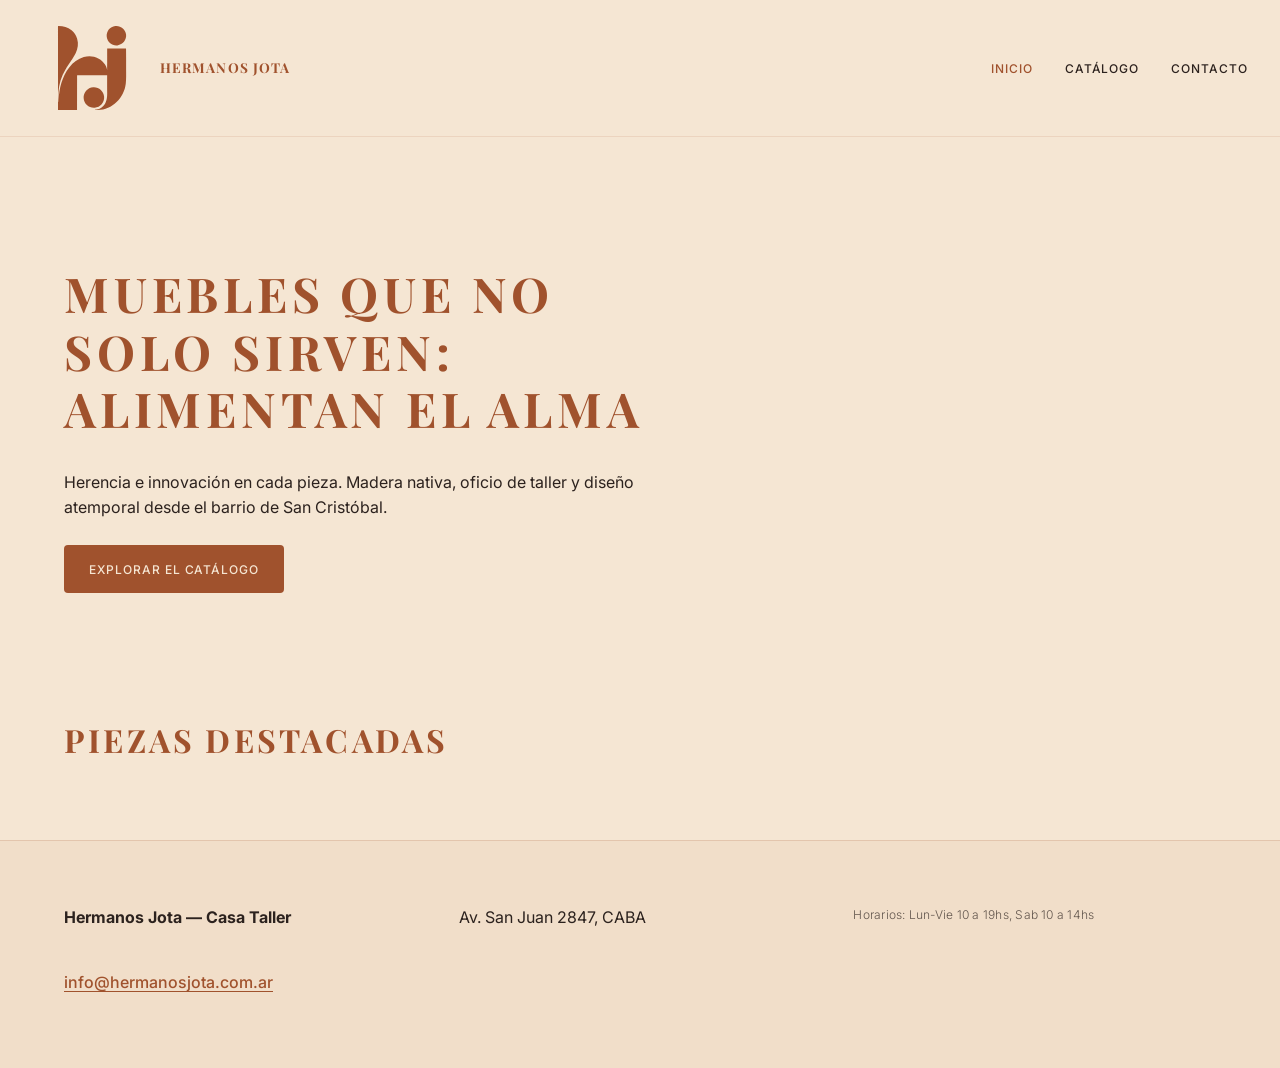
==== index.html @ 713f49c0 "Creacion HTML y CSS Añadi HTML, CSS y Logo de la marca" ====
<!DOCTYPE html>
<html lang="es">
  <head>
    <meta charset="UTF-8" />
    <meta name="viewport" content="width=device-width, initial-scale=1.0" />
    <title>Hermanos Jota — Muebles de autor</title>
    <meta
      name="description"
      content="Mueblería Hermanos Jota. Artesanía, herencia e innovación. Showroom en Av. San Juan 2847, CABA."
    />
    <!-- Estilos externos: ningún estilo en el HTML (consigna: CSS en archivo separado). -->
    <link rel="stylesheet" href="css/style.css" />
  </head>
  <body>
    <!--
      ARQUITECTURA DE LA HOME
      1. header  → identidad de marca + navegación global
      2. main    → contenido exclusivo de esta página
         2.1 #hero                  → propuesta de valor y CTA
         2.2 #productos-destacados  → vitrina (HTML vacío; JS inyecta 3–4 productos)
      3. footer  → datos de contacto y operación (dirección, horarios, email)
    -->

    <!-- ========== 1. ENCABEZADO GLOBAL ==========
         Se repite en todas las páginas. Contiene el logo (enlace a Inicio)
         y el nav principal. Los destinos coinciden con la consigna:
         Inicio, Catálogo, Contacto.
    -->
    <header>
      <a href="index.html" aria-label="Hermanos Jota — Inicio">
        <!-- Isotipo oficial (logo.svg). El texto visible junto al enlace completa el nombre de marca. -->
        <img class="logo" src="logo.svg" alt="" aria-hidden="true" />
        <span>Hermanos Jota</span>
      </a>

      <nav aria-label="Navegación principal">
        <ul>
          <li><a href="index.html" aria-current="page">Inicio</a></li>
          <li><a href="productos.html">Catálogo</a></li>
          <li><a href="contacto.html">Contacto</a></li>
        </ul>
      </nav>
    </header>

    <!-- ========== 2. CONTENIDO PRINCIPAL DE LA HOME ========== -->
    <main>
      <!-- ----- 2.1 Hero Banner -----
           Primera impresión de marca. Un solo h1 por página.
           El CTA lleva al catálogo (flujo de descubrimiento del e-commerce).
      -->
      <section id="hero" aria-labelledby="titulo-hero">
        <h1 id="titulo-hero">Muebles que no solo sirven: alimentan el alma</h1>
        <p>
          Herencia e innovación en cada pieza. Madera nativa, oficio de taller y
          diseño atemporal desde el barrio de San Cristóbal.
        </p>
        <a class="btn" href="productos.html">Explorar el catálogo</a>
      </section>

      <!-- ----- 2.2 Productos destacados -----
           El h2 define el bloque. El contenedor queda vacío a propósito:
           JavaScript inyectará 3–4 tarjetas (array de objetos + DOM).
      -->
      <section id="productos-destacados" aria-labelledby="titulo-destacados">
        <h2 id="titulo-destacados">Piezas destacadas</h2>
        <div id="contenedor-destacados"></div>
      </section>
    </main>

    <!-- ========== 3. PIE DE PÁGINA GLOBAL ==========
         Datos operativos del showroom (manual de marca / consigna).
         address para domicilio; time para horarios; mailto para email.
    -->
    <footer>
      <p>
        <strong>Hermanos Jota — Casa Taller</strong>
      </p>
      <address>Av. San Juan 2847, CABA</address>
      <p class="caption">
        <span>Horarios:</span>
        Lun-Vie 10 a 19hs, Sab 10 a 14hs
      </p>
      <p>
        <a href="mailto:info@hermanosjota.com.ar">info@hermanosjota.com.ar</a>
      </p>
    </footer>

    <!-- Scripts al final del body (no bloquean el pintado inicial).
         Aquí se cargará el array de productos y el render de #contenedor-destacados.
         <script src="js/productos.js" defer></script>
         <script src="js/app.js" defer></script>
    -->
  </body>
</html>
---- css/style.css ----
/* ==========================================================================
   Hermanos Jota — Sistema de diseño
   Manual de marca 2026 · Mobile first · Custom properties
   ========================================================================== */

@import url("https://fonts.googleapis.com/css2?family=Inter:wght@300;400;500;700&family=Playfair+Display:wght@400;700&display=swap");

/* --------------------------------------------------------------------------
   1. Tokens
   -------------------------------------------------------------------------- */

:root {
  /* Color */
  --color-primary: #a0522d; /* Siena Tostado */
  --color-secondary: #87a96b; /* Verde Salvia */
  --color-bg-main: #f5e6d3; /* Alabastro Cálido */
  --color-accent-gold: #d4a437; /* Vara de Oro */
  --color-accent-rose: #c47a6d; /* Rosa Polvoriento */
  --color-text-main: #2c221e; /* Texto oscuro complementario */
  --color-text-light: #f5e6d3; /* Texto claro */
  --color-surface: #fffaf4; /* Superficie de tarjeta */
  --color-overlay: rgb(245 230 211 / 0.86);

  /* Tipografía */
  --font-primary: "Inter", system-ui, -apple-system, sans-serif;
  --font-heading: "Playfair Display", Georgia, serif;
  --font-size-body: 1rem;
  --font-size-caption: 0.75rem;
  --line-height-body: 1.6;
  --letter-heading: 0.1em;
  --letter-cta: 0.08em;
  --letter-caption: 0.02em;

  /* Espacio y forma */
  --spacing-sm: 0.5rem;
  --spacing-md: 1rem;
  --spacing-lg: 2rem;
  --spacing-xl: 4rem;
  --border-radius: 4px;
  --header-height: 4.5rem;
  --content-max: 72rem;
  --shadow-soft: 0 8px 28px rgb(44 34 30 / 0.08);

  /* Movimiento */
  --ease: 200ms ease;
}

/* --------------------------------------------------------------------------
   2. Reboot global
   -------------------------------------------------------------------------- */

*,
*::before,
*::after {
  box-sizing: border-box;
}

html {
  scroll-behavior: smooth;
}

body {
  margin: 0;
  min-height: 100vh;
  background-color: var(--color-bg-main);
  color: var(--color-text-main);
  font-family: var(--font-primary);
  font-size: var(--font-size-body);
  font-weight: 400;
  line-height: var(--line-height-body);
  -webkit-font-smoothing: antialiased;
  -moz-osx-font-smoothing: grayscale;
  text-rendering: optimizeLegibility;
}

img,
svg {
  max-width: 100%;
  height: auto;
  display: block;
}

a {
  color: var(--color-primary);
  text-decoration-thickness: 1px;
  text-underline-offset: 0.2em;
  transition: color var(--ease);
}

a:hover {
  color: var(--color-secondary);
}

ul {
  margin: 0;
  padding: 0;
  list-style: none;
}

address {
  font-style: normal;
}

/* --------------------------------------------------------------------------
   3. Jerarquía tipográfica
   -------------------------------------------------------------------------- */

h1,
h2,
h3 {
  margin: 0 0 var(--spacing-md);
  color: var(--color-primary);
  font-family: var(--font-heading);
  font-weight: 700;
  text-transform: uppercase;
  letter-spacing: var(--letter-heading);
  line-height: 1.2;
}

h1 {
  font-size: clamp(1.75rem, 4vw, 3rem);
}

h2 {
  font-size: clamp(1.35rem, 3vw, 2rem);
}

h3 {
  font-size: clamp(1.15rem, 2.4vw, 1.5rem);
  font-weight: 400;
}

p {
  margin: 0 0 var(--spacing-md);
  font-family: var(--font-primary);
  font-weight: 400;
  font-size: var(--font-size-body);
  line-height: var(--line-height-body);
}

.caption,
small {
  font-family: var(--font-primary);
  font-weight: 300;
  font-size: var(--font-size-caption);
  letter-spacing: var(--letter-caption);
  color: rgb(44 34 30 / 0.72);
}

/* --------------------------------------------------------------------------
   4. Layout de página
   -------------------------------------------------------------------------- */

body {
  display: flex;
  flex-direction: column;
}

main {
  flex: 1;
  width: min(100% - var(--spacing-lg), var(--content-max));
  margin-inline: auto;
  padding-block: var(--spacing-lg);
}

@media (min-width: 768px) {
  main {
    padding-block: var(--spacing-xl);
  }
}

section + section {
  margin-top: var(--spacing-xl);
}

/* --------------------------------------------------------------------------
   5. Header / Navbar
   -------------------------------------------------------------------------- */

header {
  position: sticky;
  top: 0;
  z-index: 20;
  display: flex;
  flex-wrap: wrap;
  align-items: center;
  justify-content: space-between;
  gap: var(--spacing-md);
  min-height: var(--header-height);
  padding: var(--spacing-sm) var(--spacing-md);
  background-color: var(--color-overlay);
  backdrop-filter: blur(10px);
  border-bottom: 1px solid rgb(160 82 45 / 0.12);
}

header > a {
  display: flex;
  align-items: center;
  gap: var(--spacing-sm);
  color: var(--color-primary);
  text-decoration: none;
  font-family: var(--font-heading);
  font-weight: 700;
  letter-spacing: 0.08em;
  text-transform: uppercase;
  font-size: 0.85rem;
}

header > a:hover {
  color: var(--color-secondary);
}

.logo {
  width: 72px;
  height: auto;
  flex-shrink: 0;
}

@media (min-width: 768px) {
  .logo {
    width: 120px; /* mínimo digital del manual */
  }

  header {
    padding-inline: var(--spacing-lg);
  }
}

nav[aria-label="Navegación principal"] ul {
  display: flex;
  flex-wrap: wrap;
  gap: var(--spacing-sm) var(--spacing-lg);
}

nav[aria-label="Navegación principal"] a {
  color: var(--color-text-main);
  text-decoration: none;
  font-size: 0.75rem;
  font-weight: 500;
  letter-spacing: var(--letter-cta);
  text-transform: uppercase;
}

nav[aria-label="Navegación principal"] a:hover,
nav[aria-label="Navegación principal"] a[aria-current="page"] {
  color: var(--color-primary);
}

/* --------------------------------------------------------------------------
   6. Hero
   -------------------------------------------------------------------------- */

#hero {
  display: flex;
  flex-direction: column;
  align-items: flex-start;
  gap: var(--spacing-md);
  padding: var(--spacing-xl) 0;
  max-width: 40rem;
}

#hero p {
  margin-bottom: 0;
}

#hero .btn {
  margin-top: var(--spacing-sm);
}

/* --------------------------------------------------------------------------
   7. Productos destacados (contenedor listo para JS)
   -------------------------------------------------------------------------- */

#contenedor-destacados {
  display: grid;
  grid-template-columns: 1fr;
  gap: var(--spacing-lg);
}

@media (min-width: 640px) {
  #contenedor-destacados {
    grid-template-columns: repeat(2, 1fr);
  }
}

@media (min-width: 1024px) {
  #contenedor-destacados {
    grid-template-columns: repeat(4, 1fr);
  }
}

/* --------------------------------------------------------------------------
   8. Botones y CTAs
   -------------------------------------------------------------------------- */

.btn,
button {
  display: inline-flex;
  align-items: center;
  justify-content: center;
  gap: var(--spacing-sm);
  padding: 0.85rem 1.5rem;
  border-radius: var(--border-radius);
  font-family: var(--font-primary);
  font-size: 0.75rem;
  font-weight: 500;
  letter-spacing: var(--letter-cta);
  text-transform: uppercase;
  text-decoration: none;
  cursor: pointer;
  transition:
    background-color var(--ease),
    color var(--ease),
    border-color var(--ease),
    transform var(--ease);
}

.btn:hover,
button:hover {
  transform: translateY(-1px);
}

/* Principal: Siena Tostado */
.btn,
.btn-primary,
button:not(.btn-secondary):not(.btn-ghost) {
  background-color: var(--color-primary);
  color: var(--color-text-light);
  border: 1px solid transparent;
}

.btn:hover,
.btn-primary:hover,
button:not(.btn-secondary):not(.btn-ghost):hover {
  background-color: #8a4526;
  color: var(--color-text-light);
}

/* Secundario: trazo */
.btn-secondary {
  background-color: transparent;
  border: 1px solid var(--color-primary);
  color: var(--color-primary);
}

.btn-secondary:hover {
  background-color: var(--color-primary);
  color: var(--color-text-light);
}

/* --------------------------------------------------------------------------
   9. Tarjetas
   -------------------------------------------------------------------------- */

.card {
  background-color: var(--color-surface);
  border: 1px solid rgb(212 164 55 / 0.35);
  border-radius: var(--border-radius);
  padding: var(--spacing-lg);
  box-shadow: var(--shadow-soft);
}

.card h3 {
  margin-bottom: var(--spacing-sm);
}

/* --------------------------------------------------------------------------
   10. Badge de sustentabilidad
   -------------------------------------------------------------------------- */

.badge-sustainability {
  display: inline-flex;
  align-items: center;
  gap: var(--spacing-sm);
  padding: 0.35rem 0.75rem;
  border-radius: var(--border-radius);
  background-color: var(--color-secondary);
  color: var(--color-text-light);
  font-family: var(--font-primary);
  font-size: var(--font-size-caption);
  font-weight: 500;
  letter-spacing: var(--letter-cta);
  text-transform: uppercase;
}

/* --------------------------------------------------------------------------
   11. Variantes invertidas
   -------------------------------------------------------------------------- */

.theme-dark,
.card-inverted {
  background-color: var(--color-primary);
  color: var(--color-bg-main);
}

.theme-dark h1,
.theme-dark h2,
.theme-dark h3,
.card-inverted h1,
.card-inverted h2,
.card-inverted h3 {
  color: var(--color-bg-main);
}

.theme-dark a,
.card-inverted a {
  color: var(--color-accent-gold);
}

.theme-dark .caption,
.theme-dark small,
.card-inverted .caption,
.card-inverted small {
  color: rgb(245 230 211 / 0.78);
}

.theme-dark .btn,
.card-inverted .btn {
  background-color: var(--color-bg-main);
  color: var(--color-primary);
}

.theme-dark .btn-secondary,
.card-inverted .btn-secondary {
  background-color: transparent;
  border-color: var(--color-bg-main);
  color: var(--color-bg-main);
}

/* --------------------------------------------------------------------------
   12. Footer
   -------------------------------------------------------------------------- */

footer {
  margin-top: auto;
  padding: var(--spacing-lg);
  border-top: 1px solid rgb(160 82 45 / 0.18);
  background-color: rgb(160 82 45 / 0.06);
}

footer p,
footer address {
  margin: 0 0 var(--spacing-sm);
}

footer a {
  font-weight: 500;
}

@media (min-width: 768px) {
  footer {
    display: grid;
    grid-template-columns: repeat(3, 1fr);
    gap: var(--spacing-lg);
    padding: var(--spacing-xl);
    align-items: start;
  }
}
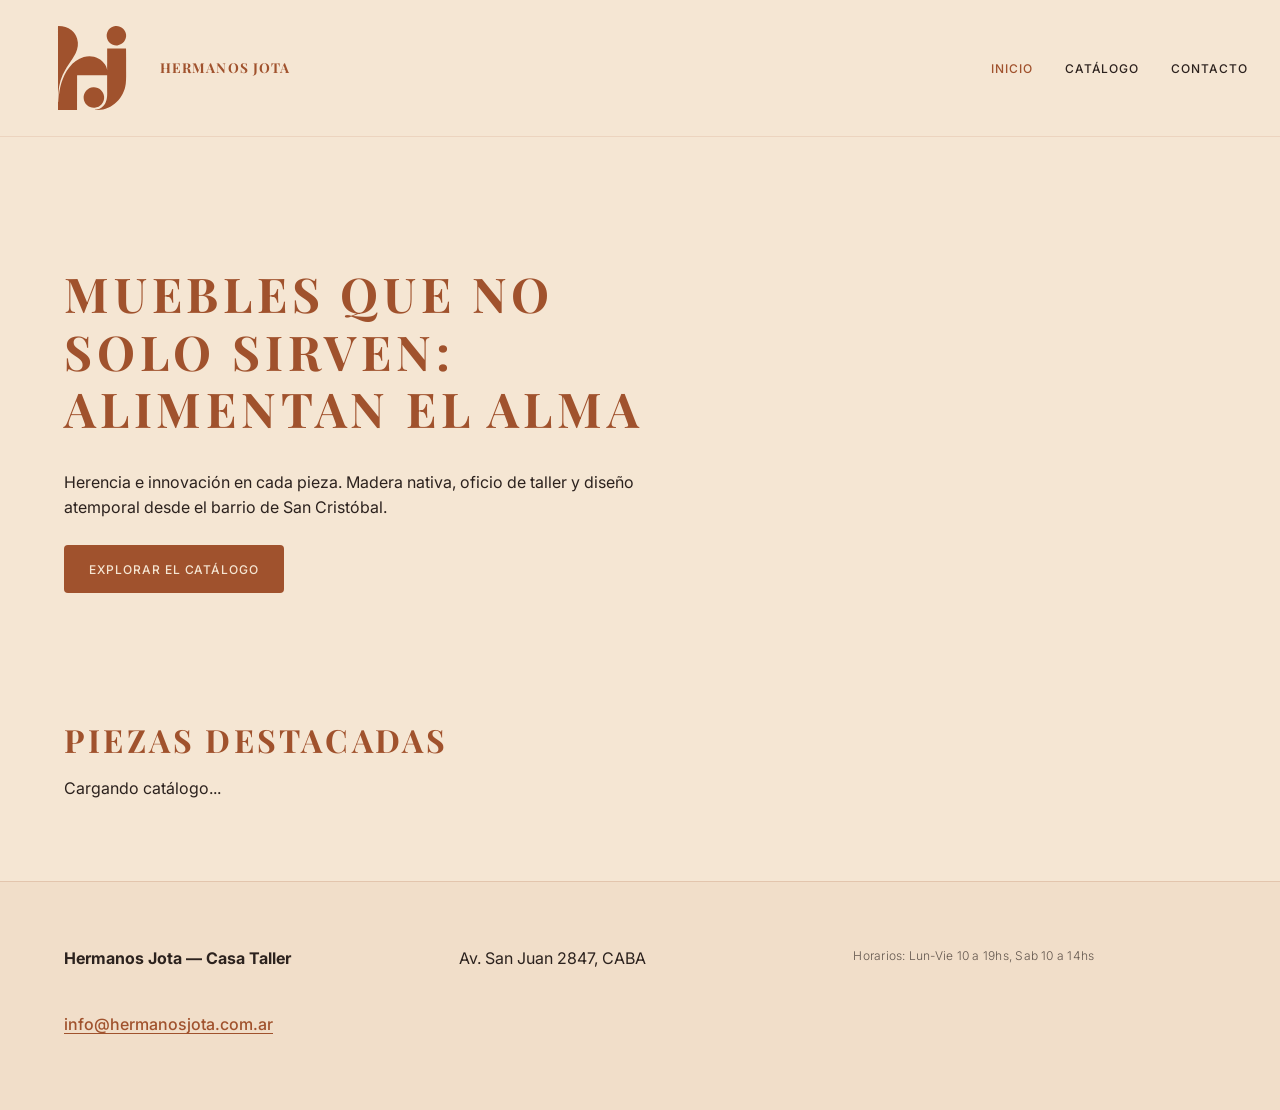
==== commit 52c15c51: "Catalogo productos Se agrego el catalogo de productos utilizando JS" ====
--- a/index.html
+++ b/index.html
@@ -87,8 +87,7 @@
 
     <!-- Scripts al final del body (no bloquean el pintado inicial).
          Aquí se cargará el array de productos y el render de #contenedor-destacados.
-         <script src="js/productos.js" defer></script>
-         <script src="js/app.js" defer></script>
     -->
+    <script src="js/app.js" defer></script>
   </body>
 </html>
